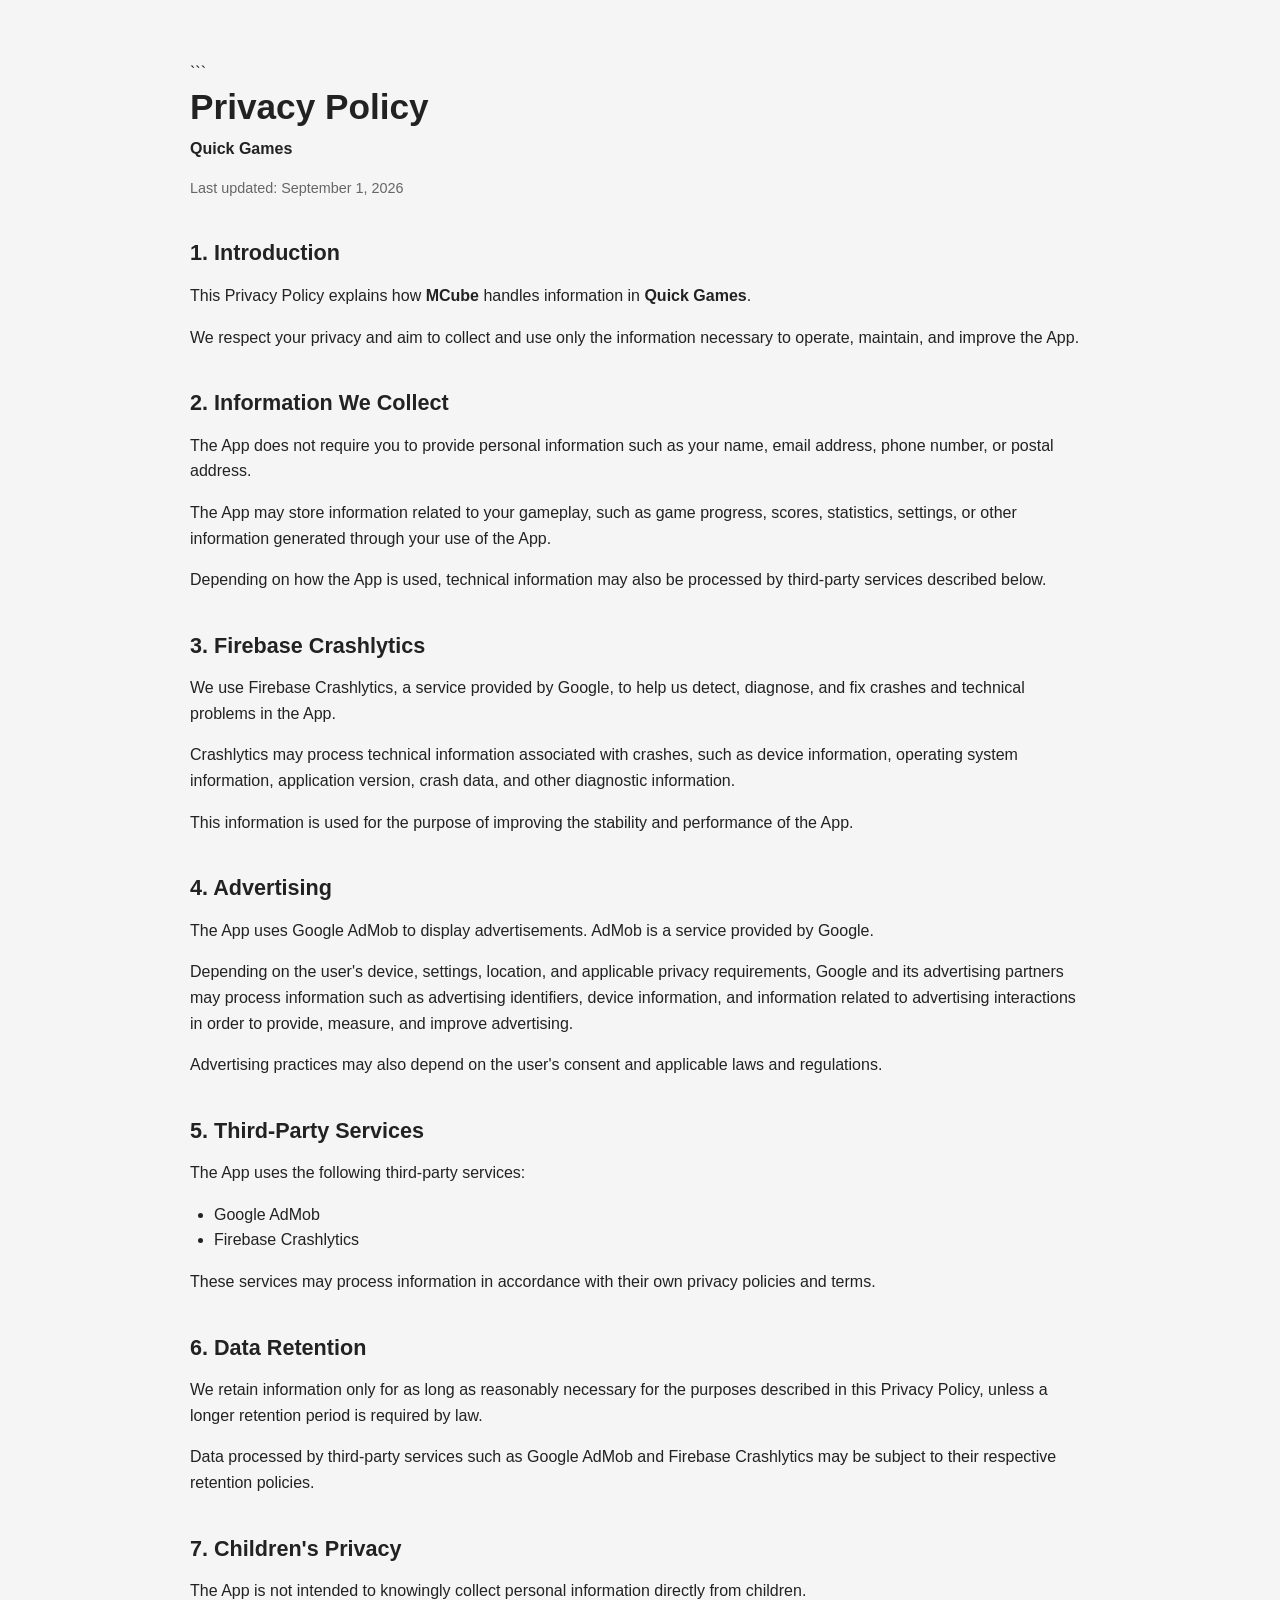
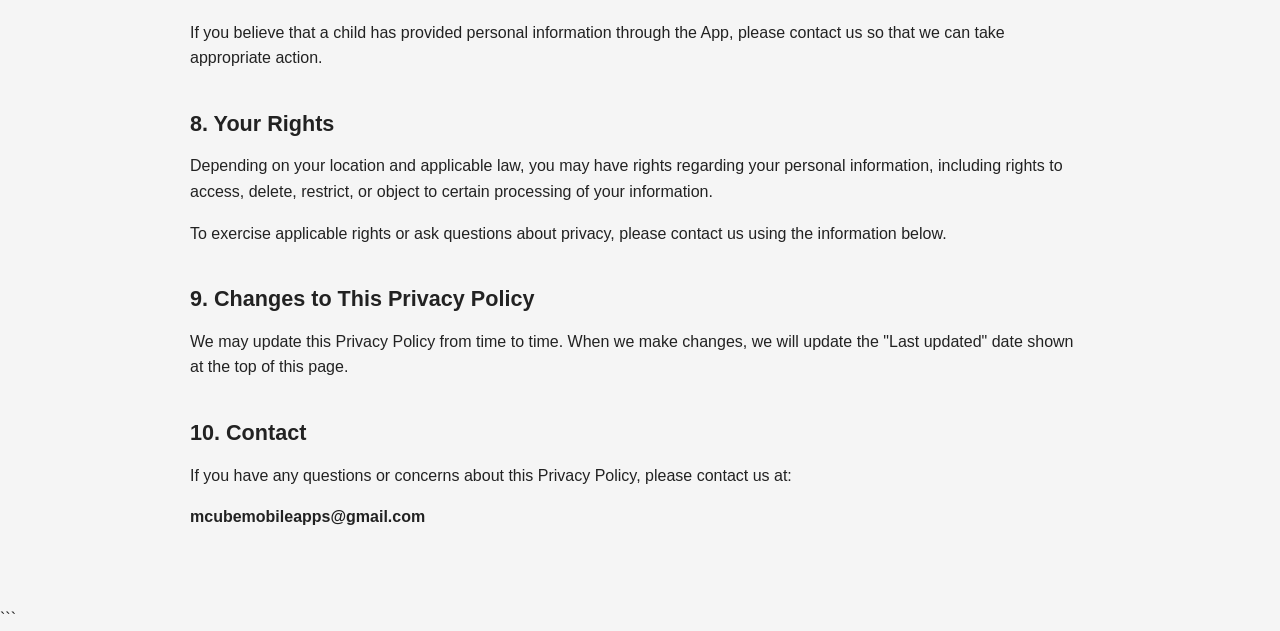
==== apps/quick_games/index.html @ cc3c9836 "Create apps/quick_games/index.html" ====
<!DOCTYPE html>

<html lang="en">
<head>
    <meta charset="UTF-8">
    <meta name="viewport" content="width=device-width, initial-scale=1.0">
    <meta
        name="description"
        content="Privacy Policy for Quick Games"
    >
    <title>Privacy Policy - Quick Games</title>
    <link rel="stylesheet" href="../../css/style.css">
</head>

<body>
    <main class="container">

```
    <header class="page-header">
        <h1>Privacy Policy</h1>
        <p>
            <strong>Quick Games</strong>
        </p>
        <p class="last-updated">
            Last updated: September 1, 2026
        </p>
    </header>

    <section>
        <h2>1. Introduction</h2>

        <p>
            This Privacy Policy explains how
            <strong>MCube</strong> handles information in
            <strong>Quick Games</strong>.
        </p>

        <p>
            We respect your privacy and aim to collect and use
            only the information necessary to operate, maintain,
            and improve the App.
        </p>
    </section>

    <section>
        <h2>2. Information We Collect</h2>

        <p>
            The App does not require you to provide personal
            information such as your name, email address, phone
            number, or postal address.
        </p>

        <p>
            The App may store information related to your gameplay,
            such as game progress, scores, statistics, settings,
            or other information generated through your use of
            the App.
        </p>

        <p>
            Depending on how the App is used, technical information
            may also be processed by third-party services described
            below.
        </p>
    </section>

    <section>
        <h2>3. Firebase Crashlytics</h2>

        <p>
            We use Firebase Crashlytics, a service provided by
            Google, to help us detect, diagnose, and fix crashes
            and technical problems in the App.
        </p>

        <p>
            Crashlytics may process technical information associated
            with crashes, such as device information, operating
            system information, application version, crash data,
            and other diagnostic information.
        </p>

        <p>
            This information is used for the purpose of improving
            the stability and performance of the App.
        </p>
    </section>

    <section>
        <h2>4. Advertising</h2>

        <p>
            The App uses Google AdMob to display advertisements.
            AdMob is a service provided by Google.
        </p>

        <p>
            Depending on the user's device, settings, location,
            and applicable privacy requirements, Google and its
            advertising partners may process information such as
            advertising identifiers, device information, and
            information related to advertising interactions in
            order to provide, measure, and improve advertising.
        </p>

        <p>
            Advertising practices may also depend on the user's
            consent and applicable laws and regulations.
        </p>
    </section>

    <section>
        <h2>5. Third-Party Services</h2>

        <p>
            The App uses the following third-party services:
        </p>

        <ul>
            <li>Google AdMob</li>
            <li>Firebase Crashlytics</li>
        </ul>

        <p>
            These services may process information in accordance
            with their own privacy policies and terms.
        </p>
    </section>

    <section>
        <h2>6. Data Retention</h2>

        <p>
            We retain information only for as long as reasonably
            necessary for the purposes described in this Privacy
            Policy, unless a longer retention period is required
            by law.
        </p>

        <p>
            Data processed by third-party services such as Google
            AdMob and Firebase Crashlytics may be subject to their
            respective retention policies.
        </p>
    </section>

    <section>
        <h2>7. Children's Privacy</h2>

        <p>
            The App is not intended to knowingly collect personal
            information directly from children.
        </p>

        <p>
            If you believe that a child has provided personal
            information through the App, please contact us so that
            we can take appropriate action.
        </p>
    </section>

    <section>
        <h2>8. Your Rights</h2>

        <p>
            Depending on your location and applicable law, you may
            have rights regarding your personal information,
            including rights to access, delete, restrict, or object
            to certain processing of your information.
        </p>

        <p>
            To exercise applicable rights or ask questions about
            privacy, please contact us using the information below.
        </p>
    </section>

    <section>
        <h2>9. Changes to This Privacy Policy</h2>

        <p>
            We may update this Privacy Policy from time to time.
            When we make changes, we will update the "Last updated"
            date shown at the top of this page.
        </p>
    </section>

    <section>
        <h2>10. Contact</h2>

        <p>
            If you have any questions or concerns about this
            Privacy Policy, please contact us at:
        </p>

        <p>
            <strong>mcubemobileapps@gmail.com</strong>
        </p>
    </section>

</main>
```

</body>
</html>
---- css/style.css ----
* {
  box-sizing: border-box;
  }

html {
font-size: 16px;
}

body {
margin: 0;
background: #f5f5f5;
color: #222;
font-family:
-apple-system,
BlinkMacSystemFont,
"Segoe UI",
Roboto,
Helvetica,
Arial,
sans-serif;
line-height: 1.6;
}

.container {
width: min(900px, calc(100% - 32px));
margin: 0 auto;
padding: 60px 0;
}

.page-header {
margin-bottom: 32px;
}

h1 {
margin: 0 0 8px;
font-size: 2.2rem;
line-height: 1.2;
}

h2 {
margin-top: 36px;
margin-bottom: 12px;
font-size: 1.35rem;
}

p {
margin: 0 0 16px;
}

.card {
padding: 24px;
background: #fff;
border-radius: 12px;
box-shadow: 0 2px 10px rgba(0, 0, 0, 0.06);
}

.card h2 {
margin-top: 0;
}

a {
color: #0066cc;
font-weight: 600;
text-decoration: none;
}

a:hover {
text-decoration: underline;
}

.last-updated {
color: #666;
font-size: 0.9rem;
}

ul {
padding-left: 24px;
}

@media (max-width: 600px) {
.container {
padding: 32px 0;
}

```
h1 {
    font-size: 1.8rem;
}

.card {
    padding: 20px;
}
```

}
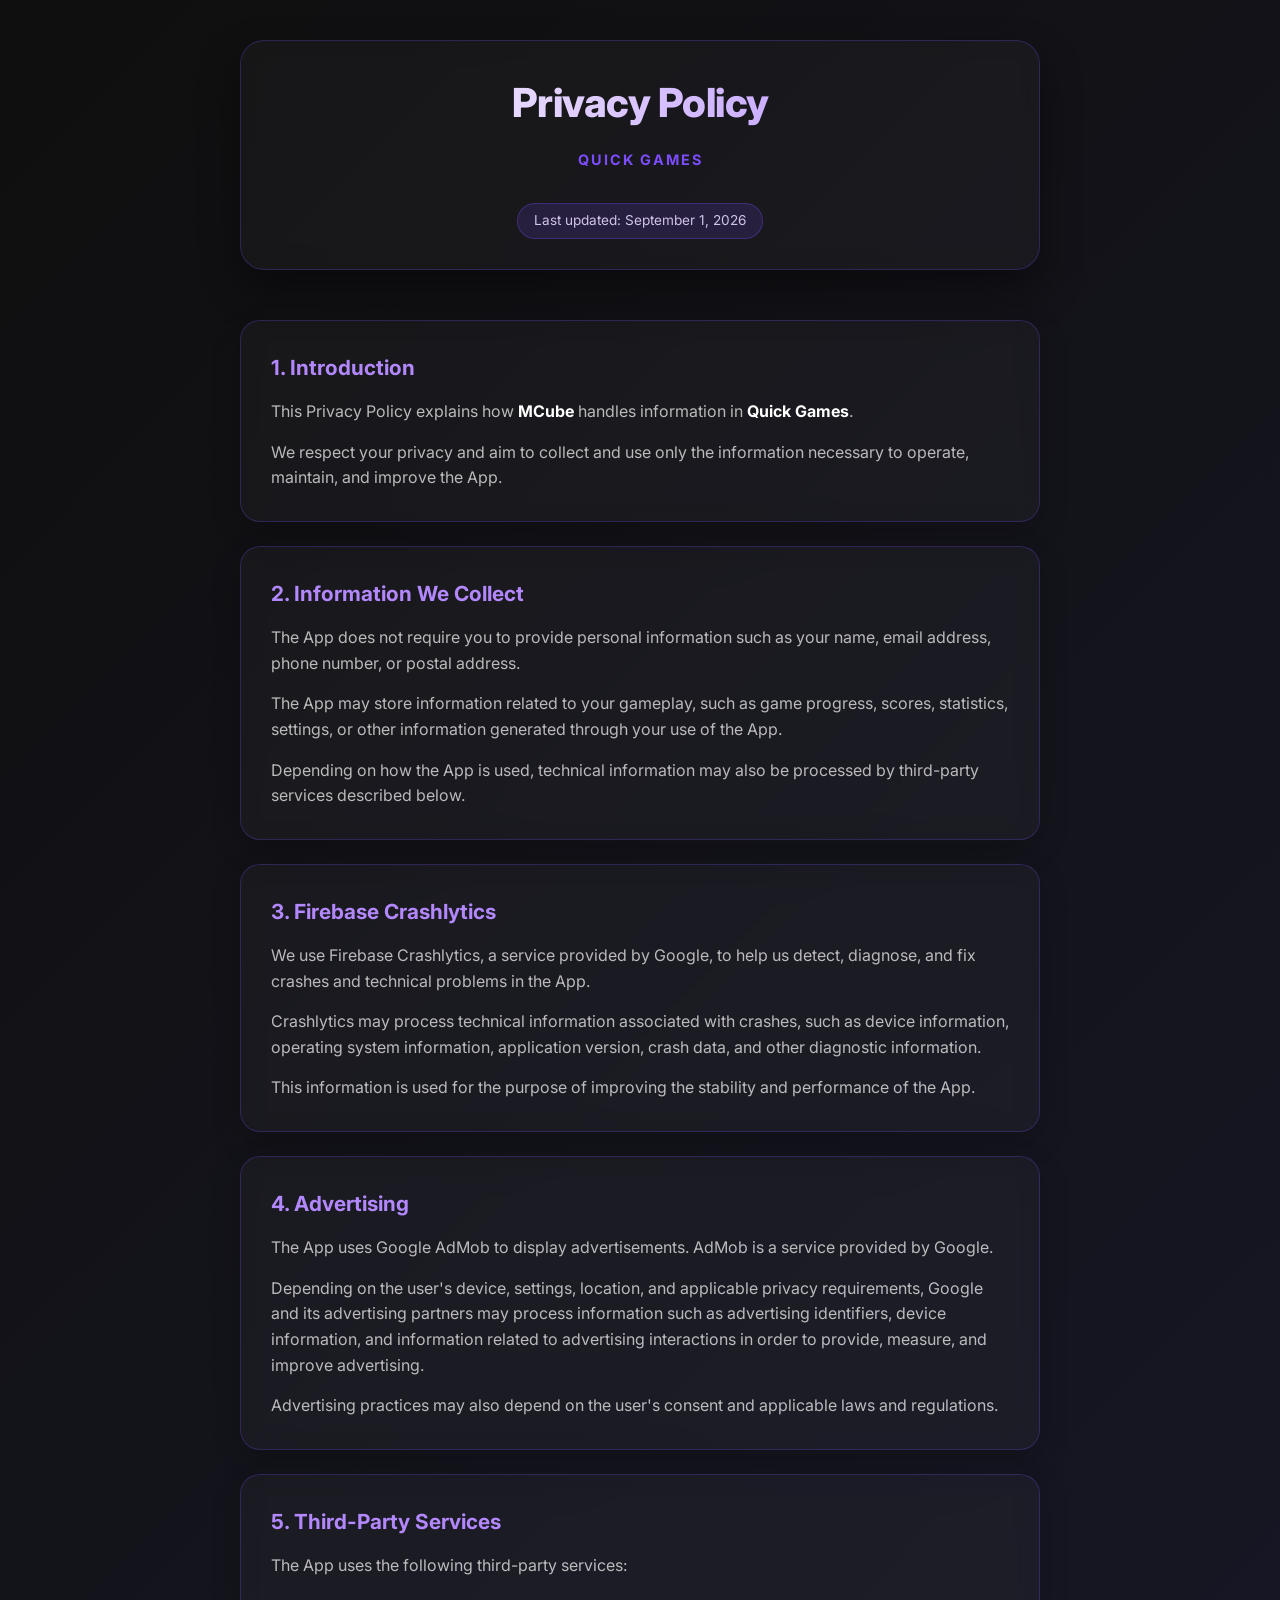
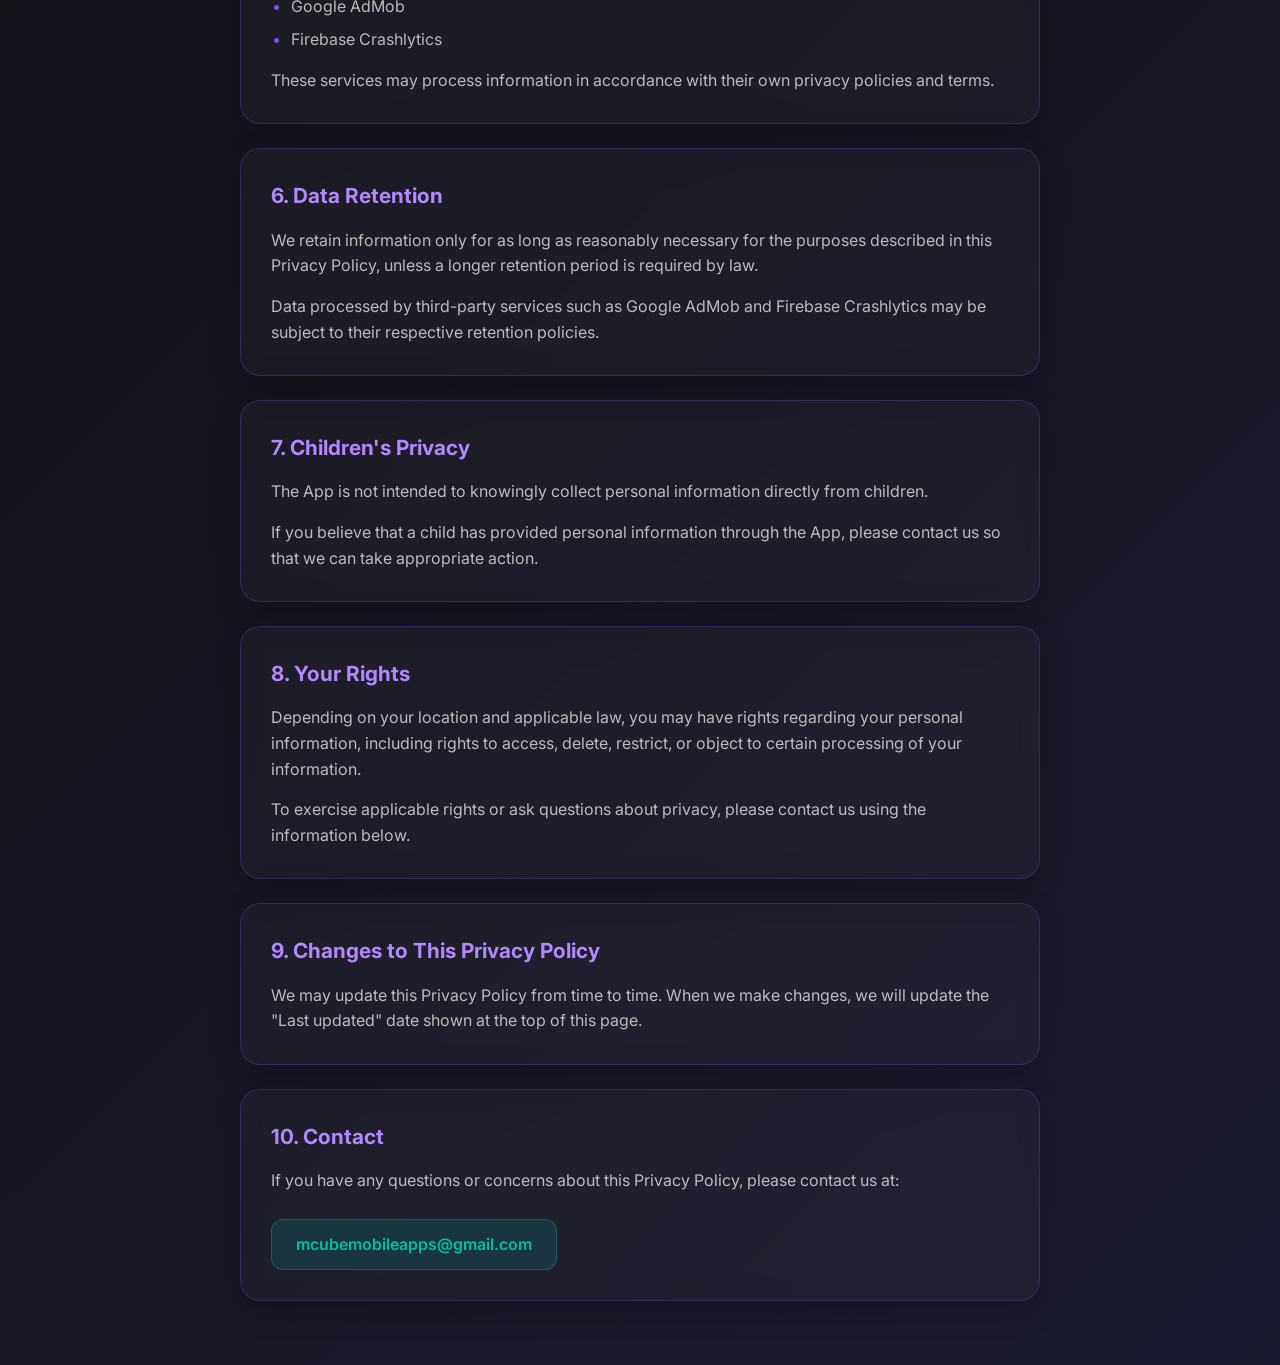
==== commit 78849eb2: "Update index.html Update QuickGames privacy policy" ====
--- a/apps/quick_games/index.html
+++ b/apps/quick_games/index.html
@@ -1,206 +1,248 @@
 <!DOCTYPE html>
-
 <html lang="en">
 <head>
     <meta charset="UTF-8">
     <meta name="viewport" content="width=device-width, initial-scale=1.0">
-    <meta
-        name="description"
-        content="Privacy Policy for Quick Games"
-    >
+    <meta name="description" content="Privacy Policy for Quick Games">
     <title>Privacy Policy - Quick Games</title>
-    <link rel="stylesheet" href="../../css/style.css">
+    <link href="https://fonts.googleapis.com/css2?family=Inter:wght@400;600;800&display=swap" rel="stylesheet">
+    <style>
+        :root {
+            --bg-dark: #0F0F0F;
+            --bg-card: rgba(255, 255, 255, 0.03);
+            --border-card: rgba(124, 77, 255, 0.25);
+            --accent-purple: #7C4DFF;
+            --accent-teal: #00BFA5;
+            --text-main: #FFFFFF;
+            --text-muted: rgba(255, 255, 255, 0.7);
+        }
+
+        * {
+            box-sizing: border-box;
+            margin: 0;
+            padding: 0;
+        }
+
+        body {
+            font-family: 'Inter', -apple-system, BlinkMacSystemFont, "Segoe UI", Roboto, sans-serif;
+            background: linear-gradient(135deg, var(--bg-dark) 0%, #1A1A2E 100%);
+            color: var(--text-main);
+            min-height: 100vh;
+            padding: 40px 20px;
+            line-height: 1.6;
+        }
+
+        .container {
+            max-width: 800px;
+            margin: 0 auto;
+        }
+
+        .page-header {
+            text-align: center;
+            margin-bottom: 50px;
+            padding: 30px;
+            background: var(--bg-card);
+            border: 1px solid var(--border-card);
+            border-radius: 24px;
+            backdrop-filter: blur(10px);
+            box-shadow: 0 20px 40px rgba(0, 0, 0, 0.4);
+        }
+
+        .page-header h1 {
+            font-size: 2.5rem;
+            font-weight: 800;
+            letter-spacing: -0.5px;
+            margin-bottom: 10px;
+            background: linear-gradient(90deg, #FFFFFF, #B388FF);
+            -webkit-background-clip: text;
+            -webkit-text-fill-color: transparent;
+        }
+
+        .page-header p {
+            color: var(--text-muted);
+            font-size: 1.1rem;
+        }
+
+        .page-header p strong {
+            color: var(--accent-purple);
+            letter-spacing: 2px;
+            text-transform: uppercase;
+            font-size: 0.9rem;
+        }
+
+        .last-updated {
+            display: inline-block;
+            margin-top: 15px;
+            padding: 6px 16px;
+            background: rgba(124, 77, 255, 0.15);
+            border: 1px solid rgba(124, 77, 255, 0.3);
+            border-radius: 50px;
+            font-size: 0.85rem;
+            color: #D1C4E9 !important;
+        }
+
+        section {
+            background: var(--bg-card);
+            border: 1px solid var(--border-card);
+            border-radius: 20px;
+            padding: 30px;
+            margin-bottom: 24px;
+            backdrop-filter: blur(10px);
+            box-shadow: 0 10px 30px rgba(0, 0, 0, 0.2);
+            transition: transform 0.2s ease, border-color 0.2s ease;
+        }
+
+        section:hover {
+            border-color: rgba(124, 77, 255, 0.5);
+            transform: translateY(-2px);
+        }
+
+        h2 {
+            font-size: 1.3rem;
+            font-weight: 700;
+            color: #B388FF;
+            margin-bottom: 15px;
+            display: flex;
+            align-items: center;
+            gap: 10px;
+        }
+
+        p {
+            color: var(--text-muted);
+            margin-bottom: 15px;
+            font-size: 1rem;
+        }
+
+        p:last-child {
+            margin-bottom: 0;
+        }
+
+        strong {
+            color: var(--text-main);
+        }
+
+        ul {
+            margin: 15px 0 15px 20px;
+            color: var(--text-muted);
+        }
+
+        li {
+            margin-bottom: 8px;
+        }
+
+        li::marker {
+            color: var(--accent-purple);
+        }
+
+        .contact-box {
+            display: inline-block;
+            margin-top: 10px;
+            padding: 12px 24px;
+            background: rgba(0, 191, 165, 0.15);
+            border: 1px solid rgba(0, 191, 165, 0.3);
+            border-radius: 12px;
+            color: var(--accent-teal);
+            font-weight: 600;
+            text-decoration: none;
+            transition: background 0.2s;
+        }
+
+        .contact-box:hover {
+            background: rgba(0, 191, 165, 0.25);
+        }
+
+        @media (max-width: 600px) {
+            body {
+                padding: 20px 12px;
+            }
+            .page-header {
+                padding: 20px;
+            }
+            .page-header h1 {
+                font-size: 2rem;
+            }
+            section {
+                padding: 20px;
+            }
+        }
+    </style>
 </head>
 
 <body>
     <main class="container">
 
-```
-    <header class="page-header">
-        <h1>Privacy Policy</h1>
-        <p>
-            <strong>Quick Games</strong>
-        </p>
-        <p class="last-updated">
-            Last updated: September 1, 2026
-        </p>
-    </header>
-
-    <section>
-        <h2>1. Introduction</h2>
-
-        <p>
-            This Privacy Policy explains how
-            <strong>MCube</strong> handles information in
-            <strong>Quick Games</strong>.
-        </p>
-
-        <p>
-            We respect your privacy and aim to collect and use
-            only the information necessary to operate, maintain,
-            and improve the App.
-        </p>
-    </section>
-
-    <section>
-        <h2>2. Information We Collect</h2>
-
-        <p>
-            The App does not require you to provide personal
-            information such as your name, email address, phone
-            number, or postal address.
-        </p>
-
-        <p>
-            The App may store information related to your gameplay,
-            such as game progress, scores, statistics, settings,
-            or other information generated through your use of
-            the App.
-        </p>
-
-        <p>
-            Depending on how the App is used, technical information
-            may also be processed by third-party services described
-            below.
-        </p>
-    </section>
-
-    <section>
-        <h2>3. Firebase Crashlytics</h2>
-
-        <p>
-            We use Firebase Crashlytics, a service provided by
-            Google, to help us detect, diagnose, and fix crashes
-            and technical problems in the App.
-        </p>
-
-        <p>
-            Crashlytics may process technical information associated
-            with crashes, such as device information, operating
-            system information, application version, crash data,
-            and other diagnostic information.
-        </p>
-
-        <p>
-            This information is used for the purpose of improving
-            the stability and performance of the App.
-        </p>
-    </section>
-
-    <section>
-        <h2>4. Advertising</h2>
-
-        <p>
-            The App uses Google AdMob to display advertisements.
-            AdMob is a service provided by Google.
-        </p>
-
-        <p>
-            Depending on the user's device, settings, location,
-            and applicable privacy requirements, Google and its
-            advertising partners may process information such as
-            advertising identifiers, device information, and
-            information related to advertising interactions in
-            order to provide, measure, and improve advertising.
-        </p>
-
-        <p>
-            Advertising practices may also depend on the user's
-            consent and applicable laws and regulations.
-        </p>
-    </section>
-
-    <section>
-        <h2>5. Third-Party Services</h2>
-
-        <p>
-            The App uses the following third-party services:
-        </p>
-
-        <ul>
-            <li>Google AdMob</li>
-            <li>Firebase Crashlytics</li>
-        </ul>
-
-        <p>
-            These services may process information in accordance
-            with their own privacy policies and terms.
-        </p>
-    </section>
-
-    <section>
-        <h2>6. Data Retention</h2>
-
-        <p>
-            We retain information only for as long as reasonably
-            necessary for the purposes described in this Privacy
-            Policy, unless a longer retention period is required
-            by law.
-        </p>
-
-        <p>
-            Data processed by third-party services such as Google
-            AdMob and Firebase Crashlytics may be subject to their
-            respective retention policies.
-        </p>
-    </section>
-
-    <section>
-        <h2>7. Children's Privacy</h2>
-
-        <p>
-            The App is not intended to knowingly collect personal
-            information directly from children.
-        </p>
-
-        <p>
-            If you believe that a child has provided personal
-            information through the App, please contact us so that
-            we can take appropriate action.
-        </p>
-    </section>
-
-    <section>
-        <h2>8. Your Rights</h2>
-
-        <p>
-            Depending on your location and applicable law, you may
-            have rights regarding your personal information,
-            including rights to access, delete, restrict, or object
-            to certain processing of your information.
-        </p>
-
-        <p>
-            To exercise applicable rights or ask questions about
-            privacy, please contact us using the information below.
-        </p>
-    </section>
-
-    <section>
-        <h2>9. Changes to This Privacy Policy</h2>
-
-        <p>
-            We may update this Privacy Policy from time to time.
-            When we make changes, we will update the "Last updated"
-            date shown at the top of this page.
-        </p>
-    </section>
-
-    <section>
-        <h2>10. Contact</h2>
-
-        <p>
-            If you have any questions or concerns about this
-            Privacy Policy, please contact us at:
-        </p>
-
-        <p>
-            <strong>mcubemobileapps@gmail.com</strong>
-        </p>
-    </section>
-
-</main>
-```
-
+        <header class="page-header">
+            <h1>Privacy Policy</h1>
+            <p><strong>Quick Games</strong></p>
+            <div class="last-updated">Last updated: September 1, 2026</div>
+        </header>
+
+        <section>
+            <h2>1. Introduction</h2>
+            <p>This Privacy Policy explains how <strong>MCube</strong> handles information in <strong>Quick Games</strong>.</p>
+            <p>We respect your privacy and aim to collect and use only the information necessary to operate, maintain, and improve the App.</p>
+        </section>
+
+        <section>
+            <h2>2. Information We Collect</h2>
+            <p>The App does not require you to provide personal information such as your name, email address, phone number, or postal address.</p>
+            <p>The App may store information related to your gameplay, such as game progress, scores, statistics, settings, or other information generated through your use of the App.</p>
+            <p>Depending on how the App is used, technical information may also be processed by third-party services described below.</p>
+        </section>
+
+        <section>
+            <h2>3. Firebase Crashlytics</h2>
+            <p>We use Firebase Crashlytics, a service provided by Google, to help us detect, diagnose, and fix crashes and technical problems in the App.</p>
+            <p>Crashlytics may process technical information associated with crashes, such as device information, operating system information, application version, crash data, and other diagnostic information.</p>
+            <p>This information is used for the purpose of improving the stability and performance of the App.</p>
+        </section>
+
+        <section>
+            <h2>4. Advertising</h2>
+            <p>The App uses Google AdMob to display advertisements. AdMob is a service provided by Google.</p>
+            <p>Depending on the user's device, settings, location, and applicable privacy requirements, Google and its advertising partners may process information such as advertising identifiers, device information, and information related to advertising interactions in order to provide, measure, and improve advertising.</p>
+            <p>Advertising practices may also depend on the user's consent and applicable laws and regulations.</p>
+        </section>
+
+        <section>
+            <h2>5. Third-Party Services</h2>
+            <p>The App uses the following third-party services:</p>
+            <ul>
+                <li>Google AdMob</li>
+                <li>Firebase Crashlytics</li>
+            </ul>
+            <p>These services may process information in accordance with their own privacy policies and terms.</p>
+        </section>
+
+        <section>
+            <h2>6. Data Retention</h2>
+            <p>We retain information only for as long as reasonably necessary for the purposes described in this Privacy Policy, unless a longer retention period is required by law.</p>
+            <p>Data processed by third-party services such as Google AdMob and Firebase Crashlytics may be subject to their respective retention policies.</p>
+        </section>
+
+        <section>
+            <h2>7. Children's Privacy</h2>
+            <p>The App is not intended to knowingly collect personal information directly from children.</p>
+            <p>If you believe that a child has provided personal information through the App, please contact us so that we can take appropriate action.</p>
+        </section>
+
+        <section>
+            <h2>8. Your Rights</h2>
+            <p>Depending on your location and applicable law, you may have rights regarding your personal information, including rights to access, delete, restrict, or object to certain processing of your information.</p>
+            <p>To exercise applicable rights or ask questions about privacy, please contact us using the information below.</p>
+        </section>
+
+        <section>
+            <h2>9. Changes to This Privacy Policy</h2>
+            <p>We may update this Privacy Policy from time to time. When we make changes, we will update the "Last updated" date shown at the top of this page.</p>
+        </section>
+
+        <section>
+            <h2>10. Contact</h2>
+            <p>If you have any questions or concerns about this Privacy Policy, please contact us at:</p>
+            <p><a href="mailto:mcubemobileapps@gmail.com" class="contact-box">mcubemobileapps@gmail.com</a></p>
+        </section>
+
+    </main>
 </body>
 </html>
